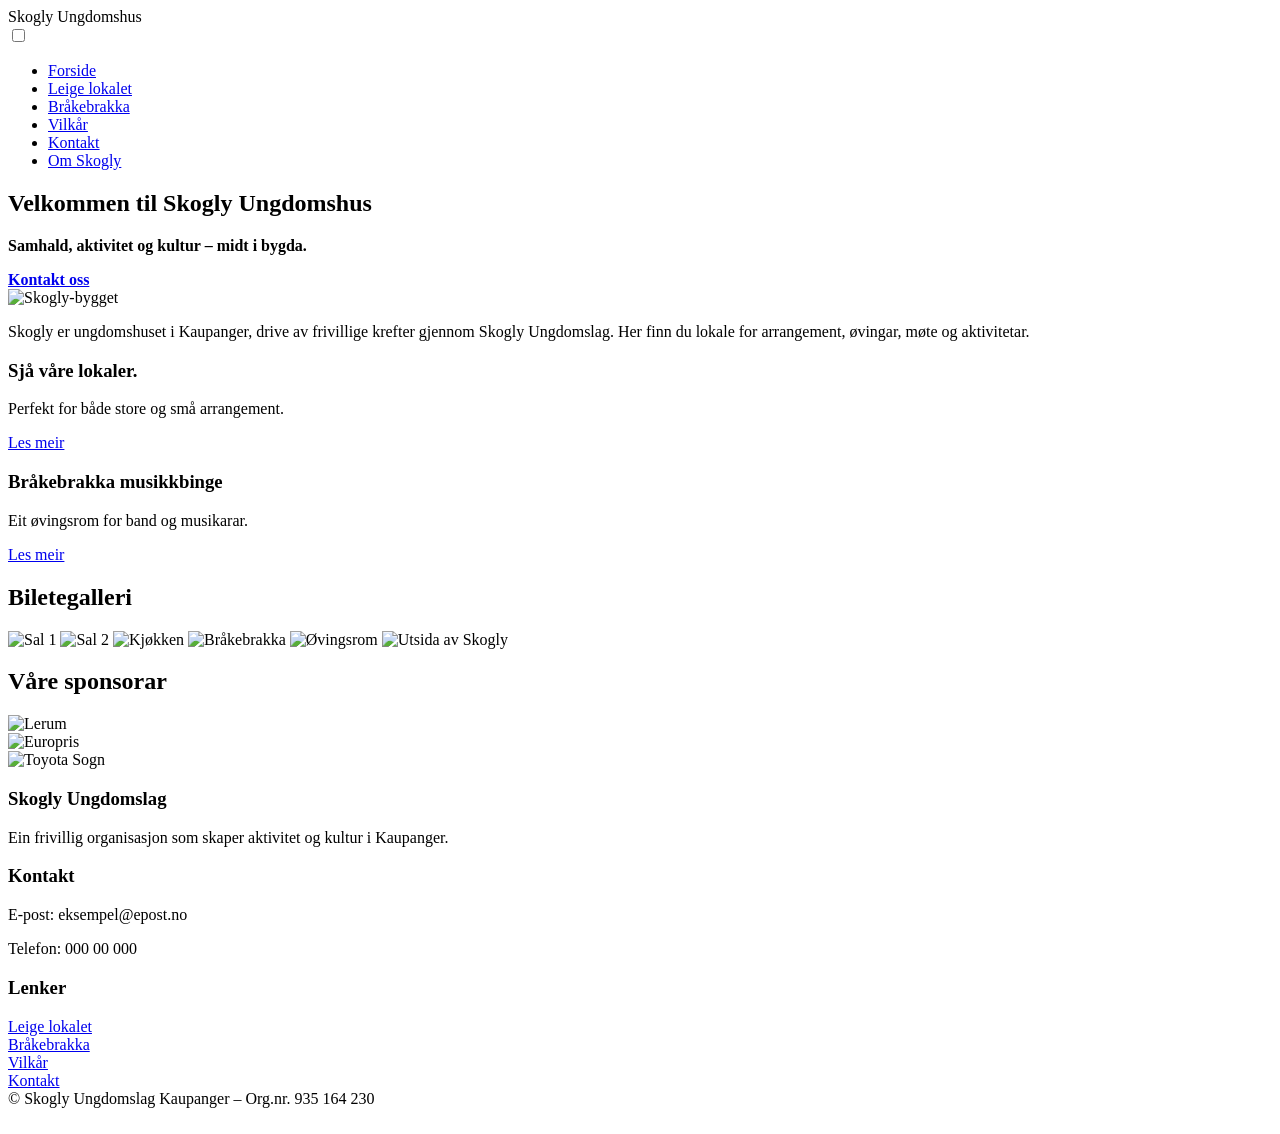
==== index.html @ 059e586b "Add initial HTML structure for Skogly Ungdomslag" ====
<!DOCTYPE html>
<html lang="nn">
<head>
    <meta charset="UTF-8">
    <meta name="viewport" content="width=device-width, initial-scale=1.0">
    <title>Skogly Ungdomslag Kaupanger</title>
    <link rel="stylesheet" href="style.css">
</head>

<nav class="topnav">
    <div class="logo">Skogly Ungdomshus</div>

    <input type="checkbox" id="menu-toggle">
    <label for="menu-toggle" class="hamburger">
        <span></span>
        <span></span>
        <span></span>
    </label>

    <ul class="nav-links">
        <li><a href="index.html">Forside</a></li>
        <li><a href="leige.html">Leige lokalet</a></li>
        <li><a href="brakebrakka.html">Bråkebrakka</a></li>
        <li><a href="vilkar.html">Vilkår</a></li>
        <li><a href="kontakt.html">Kontakt</a></li>
        <li><a href="om.html">Om Skogly</a></li>
    </ul>
</nav>

<body>

<!-- =============HERO-SEKSJON================ -->
<section class="hero">
    <div class="hero-content">
        <h1>Velkommen til Skogly Ungdomshus</h1>
        <p><b>Samhald, aktivitet og kultur – midt i bygda.</b></p>
        <a href="kontakt.html" class="hero-btn"><b>Kontakt oss</b></a>
    </div>

    <div class="hero-image">
        <img src="Bilder/Lokalet/Skogly_minimalistic1.png" alt="Skogly-bygget">
    </div>
</section>


<!-- ============================
     HOVUDINNHALD
     ============================ -->
<section>
    <p>Skogly er ungdomshuset i Kaupanger, drive av frivillige krefter gjennom Skogly Ungdomslag. Her finn du lokale for arrangement, øvingar, møte og aktivitetar.</p>

    <div class="card">
        <h3>Sjå våre lokaler.</h3>
        <p>Perfekt for både store og små arrangement.</p>
        <a href="leige.html" class="btn-primary">Les meir</a>
    </div>

    <div class="card">
        <h3>Bråkebrakka musikkbinge</h3>
        <p>Eit øvingsrom for band og musikarar.</p>
        <a href="brakebrakka.html" class="btn-primary">Les meir</a>
    </div>
</section>

<!-- ============================
     GALLERI
     ============================ -->
<section class="section-alt">
    <h2>Biletegalleri</h2>

    <div class="gallery-grid">
        <img src="Bilder/Lokalet/Skogly_oppgradert_lys.jpg" alt="Sal 1">
        <img src="Bilder/Musikk/Konsert1.jpg" alt="Sal 2">
        <img src="Bilder/Musikk/Scene_band1.jpg" alt="Kjøkken">
        <img src="Bilder/Musikk/Scene_band2.jpg" alt="Bråkebrakka">
        <img src="Bilder/Musikk/Scene_lys.jpg" alt="Øvingsrom">
        <img src="Bilder/Musikkbingen/Musikkbinge_interior.jpg" alt="Utsida av Skogly">
    </div>
</section>

<!-- ===============SPONSORAR================= -->
<section>
    <h2>Våre sponsorar</h2>

    <div class="sponsor-gallery">
        <div class="sponsor-item">
            <img src="Bilder/Sponsorar/Lerum_logo.svg" alt="Lerum">
        </div>
        <div class="sponsor-item">
            <img src="Bilder/Sponsorar/Europris_logo.png" alt="Europris">
        </div>
        <div class="sponsor-item">
            <img src="Bilder/Sponsorar/Toyota_sogn.jpg" alt="Toyota Sogn">
        </div>
    </div>
</section>
<!-- ========================================= -->

<!-- ============================
     FOOTER
     ============================ -->
<footer>
    <div class="footer-inner">

        <div class="footer-col">
            <h3>Skogly Ungdomslag</h3>
            <p>Ein frivillig organisasjon som skaper aktivitet og kultur i Kaupanger.</p>
        </div>

        <div class="footer-col">
            <h3>Kontakt</h3>
            <p>E‑post: eksempel@epost.no</p>
            <p>Telefon: 000 00 000</p>
        </div>

        <div class="footer-col">
            <h3>Lenker</h3>
            <a href="leige.html">Leige lokalet</a><br>
            <a href="brakebrakka.html">Bråkebrakka</a><br>
            <a href="vilkar.html">Vilkår</a><br>
            <a href="kontakt.html">Kontakt</a>
        </div>
    </div>
    
    <div class="footer-bottom">
        © Skogly Ungdomslag Kaupanger – Org.nr. 935 164 230
    </div>
</footer>

<!-- LIGHTBOX -->
<div class="lightbox-backdrop" id="lightbox">
    <img id="lightbox-img" src="" alt="">
</div>

<script>
document.querySelectorAll('.gallery-grid img').forEach(img => {
    img.addEventListener('click', () => {
        document.getElementById('lightbox-img').src = img.src;
        document.getElementById('lightbox').classList.add('active');
    });
});

document.getElementById('lightbox').addEventListener('click', () => {
    document.getElementById('lightbox').classList.remove('active');
});
</script>

</body>
</html>

<script>
const links = document.querySelectorAll('.topnav-links a');
const slider = document.createElement('div');
slider.classList.add('nav-slider');
document.querySelector('.topnav-links').appendChild(slider);

function moveSlider(el) {
    slider.style.width = el.offsetWidth + "px";
    slider.style.left = el.offsetLeft + "px";
}

links.forEach(link => {
    if (link.classList.contains('active')) {
        moveSlider(link);
    }
    link.addEventListener('mouseenter', () => moveSlider(link));
});

document.querySelector('.topnav-links').addEventListener('mouseleave', () => {
    const active = document.querySelector('.topnav-links a.active');
    moveSlider(active);
});
</script>
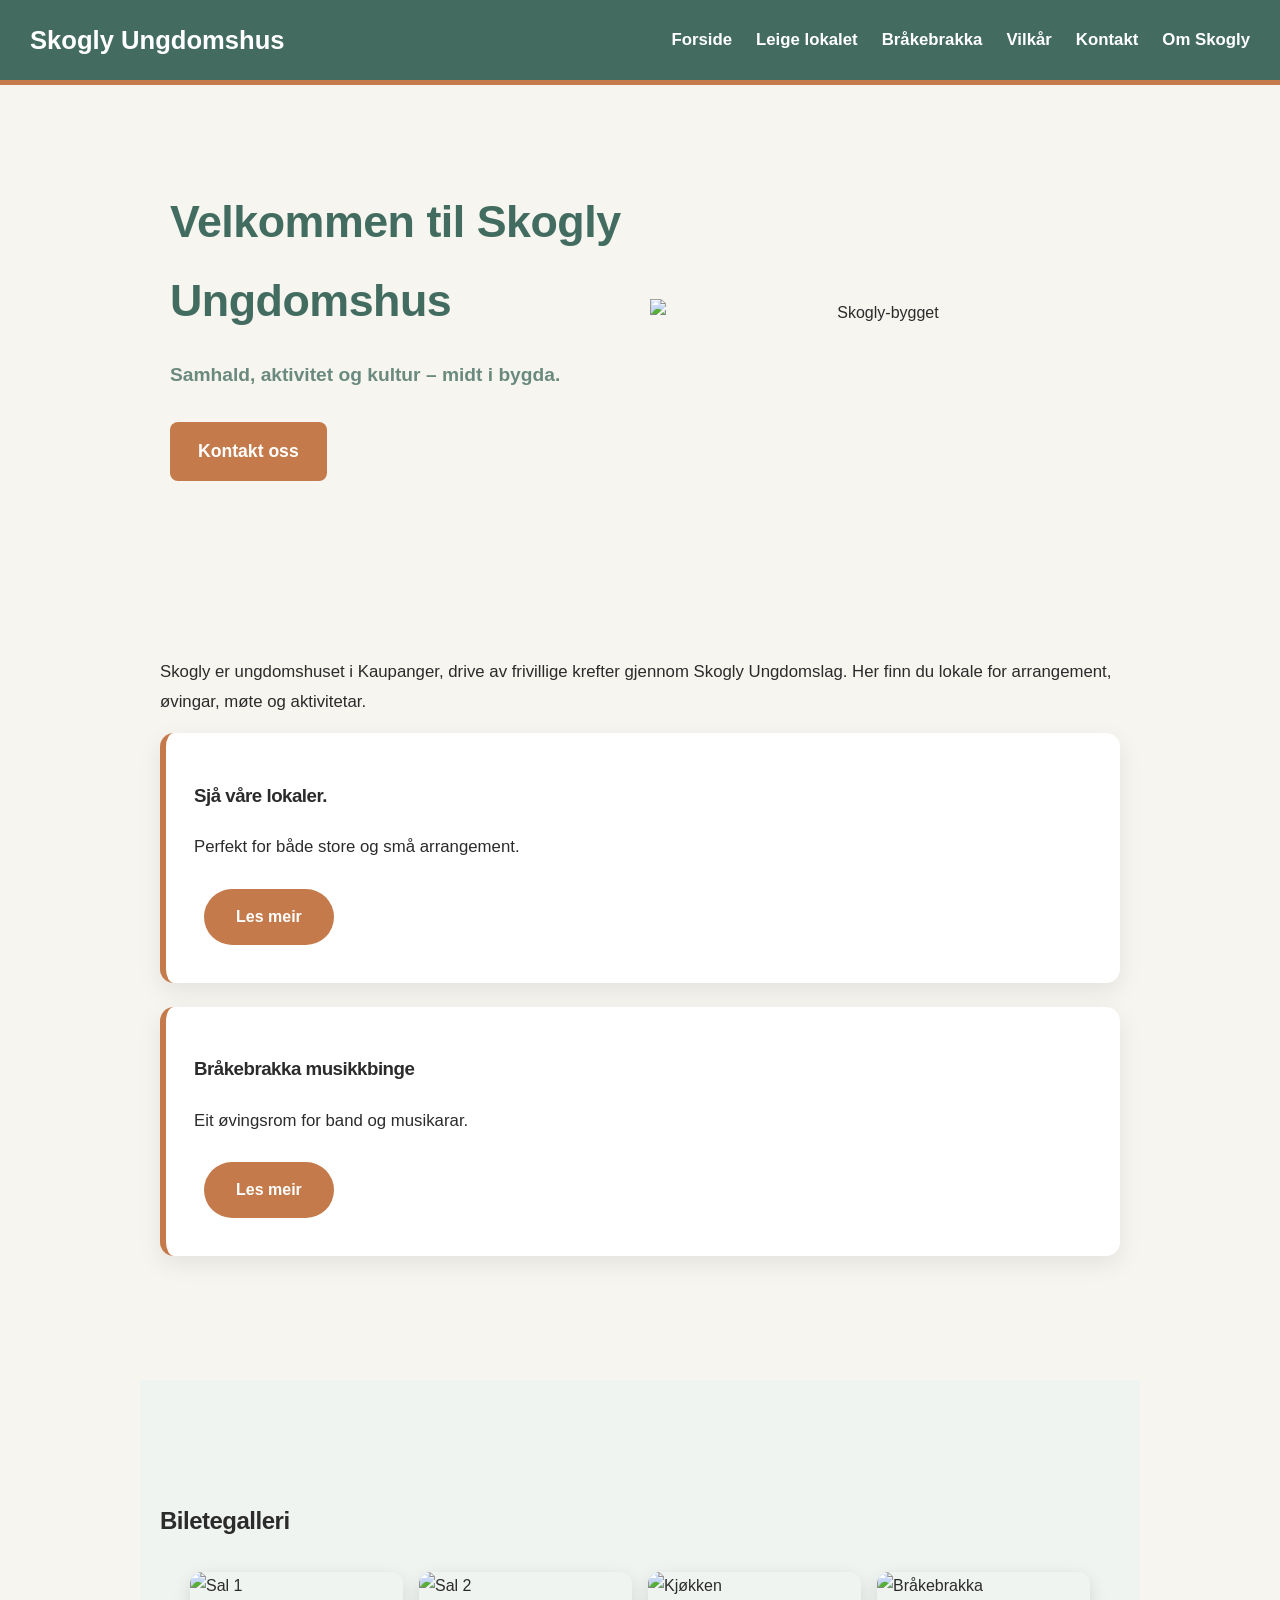
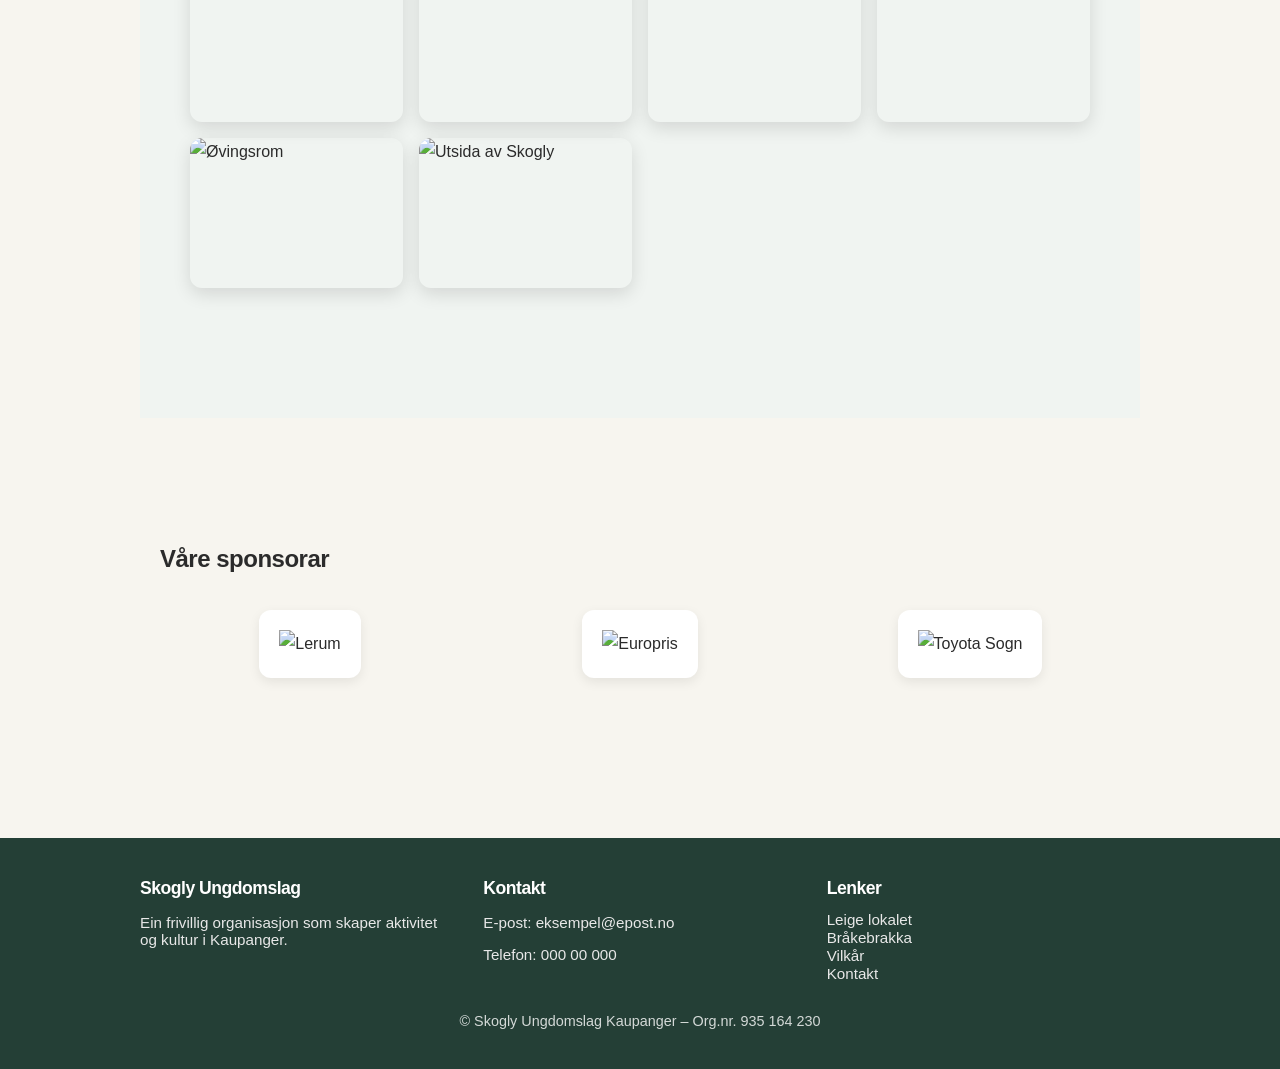
==== commit 4d372c5e: "Update image source path in index.html" ====
--- a/index.html
+++ b/index.html
@@ -38,7 +38,7 @@
     </div>
 
     <div class="hero-image">
-        <img src="Bilder/Lokalet/Skogly_minimalistic1.png" alt="Skogly-bygget">
+        <img src="Skogly_testside/Bilder/Lokalet/Skogly_minimalistic1.png" alt="Skogly-bygget">
     </div>
 </section>
 
--- a/style.css
+++ b/style.css
@@ -0,0 +1,517 @@
+/* =========================================
+   FARGEPALETT (Sogneskog + dark mode hooks)
+   ========================================= */
+:root {
+    --primary: #2F5D50;
+    --secondary: #A8C3A0;
+    --accent: #C47A4A;
+    --background: #F7F5EF;
+    --background-alt: #f0f4f1;
+    --text: #2B2B2B;
+    --footer-bg: #243f36;
+}
+
+/* Dark mode (legg class="dark" på <body>) */
+body.dark {
+    --background: #121212;
+    --background-alt: #1e1e1e;
+    --text: #f5f5f5;
+    --footer-bg: #0d0d0d;
+}
+
+/* =========================================
+   GLOBALT
+   ========================================= */
+*,
+*::before,
+*::after {
+    box-sizing: border-box;
+}
+
+body {
+    margin: 0;
+    font-family: 'Inter', sans-serif;
+    background: var(--background);
+    color: var(--text);
+}
+
+img {
+    max-width: 100%;
+    height: auto;
+    display: block;
+}
+
+a {
+    color: inherit;
+}
+
+section {
+    padding: 100px 20px;
+    max-width: 1000px;
+    margin: auto;
+    line-height: 1.75;
+}
+
+h1, h2, h3 {
+    font-family: 'Montserrat', sans-serif;
+    font-weight: 700;
+    letter-spacing: -0.5px;
+    margin-bottom: 20px;
+}
+
+p, li {
+    font-size: 1.05rem;
+}
+
+.section-alt {
+    background: var(--background-alt);
+}
+
+/* =========================================
+   HEADER + MOBILMENY
+   ========================================= */
+.header-wrapper {
+    position: sticky;
+    top: 0;
+    z-index: 1000;
+}
+
+.topnav {
+    display: flex;
+    justify-content: space-between;
+    align-items: center;
+    padding: 14px 30px;
+    background: rgba(47, 93, 80, 0.9);
+    backdrop-filter: blur(10px);
+    border-bottom: 5px solid var(--accent);
+    color: white;
+}
+
+.logo {
+    font-size: 1.6rem;
+    font-weight: 700;
+}
+
+.nav-links {
+    display: flex;
+    gap: 24px;
+    list-style: none;
+}
+
+.nav-links a {
+    color: white;
+    text-decoration: none;
+    font-weight: 600;
+    padding: 6px 0;
+    transition: color 0.2s ease;
+}
+
+.nav-links a:hover {
+    color: var(--accent);
+}
+
+#menu-toggle {
+    display: none;
+}
+
+.hamburger {
+    display: none;
+    flex-direction: column;
+    gap: 5px;
+    cursor: pointer;
+}
+
+.hamburger span {
+    width: 28px;
+    height: 3px;
+    background: white;
+    border-radius: 3px;
+    transition: 0.3s ease;
+}
+
+/* =========================================
+   HERO-SEKSJON
+   ========================================= */
+.hero {
+    display: flex;
+    flex-wrap: wrap;
+    align-items: center;
+    justify-content: space-between;
+    padding: 60px 30px;
+    background-color: var(--background);
+    gap: 20px;
+}
+
+.hero-content {
+    flex: 1;
+    min-width: 280px;
+}
+
+.hero-content h1 {
+    font-size: 2.8rem;
+    margin-bottom: 10px;
+    color: rgba(47, 93, 80, 0.9);
+}
+
+.hero-content p {
+    font-size: 1.2rem;
+    margin-bottom: 30px;
+    color: rgba(47, 93, 80, 0.7);
+}
+
+.hero-btn {
+    display: inline-block;
+    padding: 14px 28px;
+    background-color: var(--accent);
+    color: white;
+    border-radius: 8px;
+    text-decoration: none;
+    font-size: 1.1rem;
+    transition: background 0.3s ease;
+}
+
+.hero-btn:hover {
+    background-color: #d48d5f;
+}
+
+.hero-image {
+    flex: 1;
+    min-width: 280px;
+    text-align: center;
+}
+
+.hero-image img {
+    width: 100%;
+    max-width: 600px;
+    height: auto;
+}
+
+/* =========================================
+   UNDERSIDE-HEADER
+   ========================================= */
+.subpage-header {
+    background: var(--secondary);
+    padding: 40px 20px;
+    text-align: center;
+    color: var(--text);
+    border-bottom: 4px solid var(--accent);
+}
+
+/* =========================================
+   KNAPPAR
+   ========================================= */
+.btn-primary, .btn-secondary {
+    padding: 14px 32px;
+    border-radius: 50px;
+    font-weight: 600;
+    text-decoration: none;
+    display: inline-block;
+    margin: 10px;
+    transition: all 0.25s ease;
+}
+
+.btn-primary {
+    background: var(--accent);
+    color: white;
+}
+
+.btn-primary:hover {
+    background: #d48d5f;
+    transform: translateY(-2px);
+}
+
+.btn-secondary {
+    background: var(--secondary);
+    color: var(--text);
+}
+
+.btn-secondary:hover {
+    background: #b7d0b0;
+    transform: translateY(-2px);
+}
+
+/* =========================================
+   KORTDESIGN
+   ========================================= */
+.card, .contact-card {
+    background: #ffffff;
+    padding: 28px;
+    border-radius: 14px;
+    box-shadow: 0 8px 24px rgba(0,0,0,0.08);
+    border-left: 6px solid var(--accent);
+    margin-bottom: 24px;
+    transition: transform 0.2s ease, box-shadow 0.2s ease;
+}
+
+.card:hover, .contact-card:hover {
+    transform: translateY(-4px);
+    box-shadow: 0 12px 28px rgba(0,0,0,0.12);
+}
+
+/* =========================================
+   GALLERI
+   ========================================= */
+.gallery-grid {
+    max-width: 900px;
+    margin: 30px auto;
+    display: grid;
+    grid-template-columns: repeat(auto-fit, minmax(180px, 1fr));
+    gap: 16px;
+}
+
+.gallery-grid img {
+    width: 100%;
+    height: 150px;
+    object-fit: cover;
+    border-radius: 12px;
+    box-shadow: 0 6px 18px rgba(0,0,0,0.12);
+    transition: transform 0.25s ease, box-shadow 0.25s ease;
+}
+
+.gallery-grid img:hover {
+    transform: scale(1.03);
+    box-shadow: 0 10px 24px rgba(0,0,0,0.18);
+}
+
+/* =========================================
+   LIGHTBOX
+   ========================================= */
+.lightbox-backdrop {
+    position: fixed;
+    inset: 0;
+    background: rgba(0,0,0,0.8);
+    display: none;
+    align-items: center;
+    justify-content: center;
+    z-index: 2000;
+}
+
+.lightbox-backdrop.active {
+    display: flex;
+}
+
+.lightbox-backdrop img {
+    max-width: 90%;
+    max-height: 90%;
+    border-radius: 12px;
+    box-shadow: 0 10px 30px rgba(0,0,0,0.5);
+}
+
+/* =========================================
+   FOOTER
+   ========================================= */
+footer {
+    background: var(--footer-bg);
+    color: white;
+    padding: 40px 20px;
+    margin-top: 60px;
+}
+
+.footer-inner {
+    max-width: 1000px;
+    margin: auto;
+    display: grid;
+    grid-template-columns: repeat(auto-fit, minmax(220px, 1fr));
+    gap: 30px;
+}
+
+.footer-col h3 {
+    margin-top: 0;
+    margin-bottom: 12px;
+    font-size: 1.1rem;
+}
+
+.footer-col p,
+.footer-col a {
+    font-size: 0.95rem;
+    color: #e8e8e8;
+    text-decoration: none;
+}
+
+.footer-bottom {
+    text-align: center;
+    margin-top: 30px;
+    font-size: 0.9rem;
+    opacity: 0.8;
+}
+
+/* =========================================
+   RESPONSIVITET
+   ========================================= */
+@media (max-width: 800px) {
+
+    .hamburger {
+        display: flex;
+    }
+
+    .nav-links {
+        position: absolute;
+        top: 70px;
+        right: 20px;
+        background: rgba(47, 93, 80, 0.95);
+        flex-direction: column;
+        gap: 20px;
+        padding: 20px 30px;
+        border-radius: 12px;
+        display: none;
+    }
+
+    #menu-toggle:checked + .hamburger + .nav-links {
+        display: flex;
+    }
+
+    #menu-toggle:checked + .hamburger span:nth-child(1) {
+        transform: rotate(45deg) translateY(8px);
+    }
+
+    #menu-toggle:checked + .hamburger span:nth-child(2) {
+        opacity: 0;
+    }
+
+    #menu-toggle:checked + .hamburger span:nth-child(3) {
+        transform: rotate(-45deg) translateY(-8px);
+    }
+}
+
+@media (max-width: 600px) {
+    section {
+        padding: 30px 16px;
+    }
+
+    .hero {
+        padding: 120px 16px;
+        text-align: center;
+    }
+
+    .hero-image img {
+        max-width: 100%;
+        margin: 0 auto;
+    }
+
+    .form-row {
+        flex-direction: column;
+    }
+}
+
+/* =========================================
+   AKTUELT / NYHENDSFLISER
+   ========================================= */
+.news-section {
+    max-width: 900px;
+    margin: 40px auto;
+    padding: 0 20px;
+    display: flex;
+    flex-direction: column;
+    gap: 30px;
+}
+
+.news-card {
+    background: #ffffff;
+    border-radius: 14px;
+    box-shadow: 0 6px 18px rgba(0,0,0,0.08);
+    overflow: hidden;
+    display: flex;
+    flex-direction: row;
+    gap: 0;
+}
+
+.news-card img {
+    width: 250px;
+    height: 250px;
+    object-fit: cover;
+}
+
+.news-content {
+    padding: 20px;
+    flex: 1;
+}
+
+.news-content h2 {
+    margin-top: 0;
+    font-size: 1.6rem;
+}
+
+.news-date {
+    font-size: 0.9rem;
+    color: #777;
+    margin-bottom: 10px;
+}
+
+/* Mobiltilpassing for Aktuelt */
+@media (max-width: 700px) {
+    .news-card {
+        flex-direction: column;
+    }
+
+    .news-card img {
+        width: 100%;
+        height: 200px;
+    }
+}
+
+
+.sponsor-gallery {
+    display: grid;
+    grid-template-columns: repeat(auto-fit, minmax(160px, 1fr));
+    gap: 30px;
+    align-items: center;
+    justify-items: center;
+    margin-top: 30px;
+}
+
+.sponsor-item {
+    padding: 20px;
+    background: white;
+    border-radius: 12px;
+    box-shadow: 0 4px 12px rgba(0,0,0,0.08);
+    display: flex;
+    align-items: center;
+    justify-content: center;
+}
+
+.sponsor-item img {
+    max-height: 60px;       /* Juster høgda her */
+    width: auto;            /* Viktig: beheld proporsjonar */
+    object-fit: contain;    /* Sikrar at logoen ikkje blir kutta */
+}
+
+.staff-card {
+    display: flex;
+    align-items: center;
+    gap: 20px;
+    background: #ffffff;
+    padding: 20px;
+    border-radius: 14px;
+    box-shadow: 0 6px 18px rgba(0,0,0,0.08);
+    margin-bottom: 24px;
+}
+
+.staff-card img {
+    width: 120px;
+    height: 120px;
+    object-fit: cover;
+    border-radius: 12px;
+    box-shadow: 0 4px 12px rgba(0,0,0,0.1);
+}
+
+.staff-info h3 {
+    margin: 0 0 6px 0;
+}
+
+.staff-info p {
+    margin: 4px 0;
+    font-size: 1.05rem;
+}
+
+/* Mobilvisning */
+@media (max-width: 600px) {
+    .staff-card {
+        flex-direction: column;
+        text-align: center;
+    }
+
+    .staff-card img {
+        width: 150px;
+        height: 150px;
+    }
+}
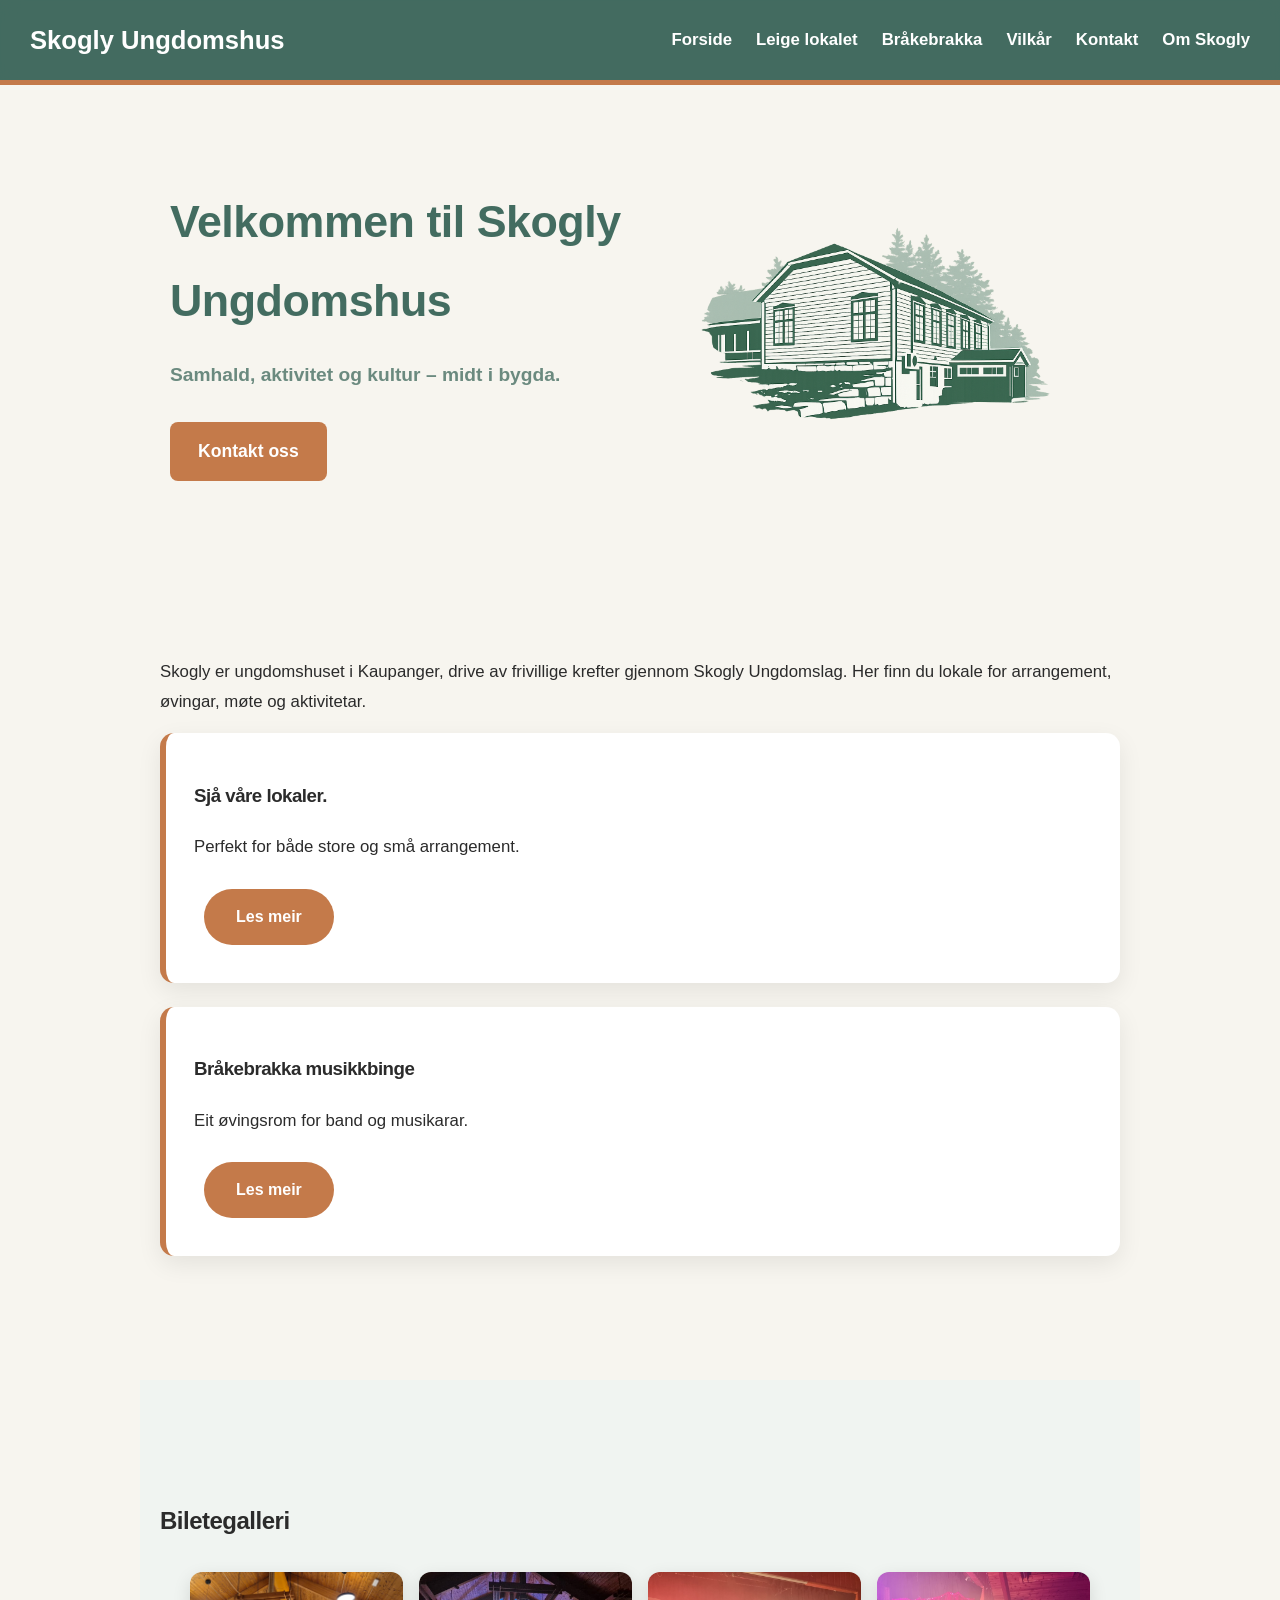
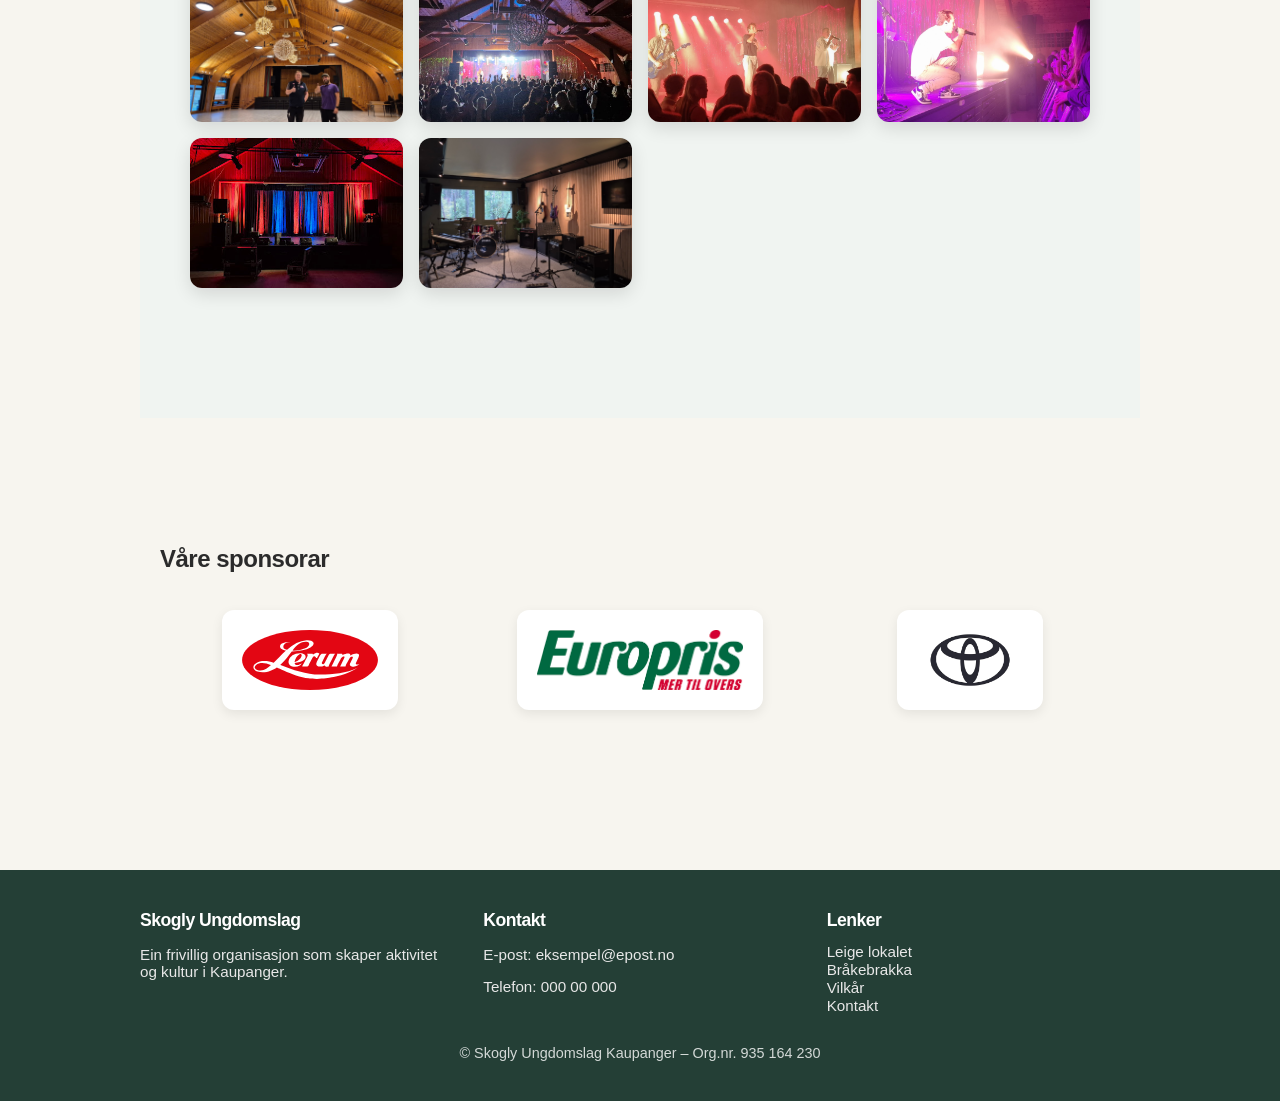
==== commit 448486e2: "Update image paths to absolute URLs in index.html" ====
--- a/index.html
+++ b/index.html
@@ -38,7 +38,7 @@
     </div>
 
     <div class="hero-image">
-        <img src="Skogly_testside/Bilder/Lokalet/Skogly_minimalistic1.png" alt="Skogly-bygget">
+        <img src="/Bilder/Lokalet/Skogly_minimalistic1.png" alt="Skogly-bygget">
     </div>
 </section>
 
@@ -69,12 +69,12 @@
     <h2>Biletegalleri</h2>
 
     <div class="gallery-grid">
-        <img src="Bilder/Lokalet/Skogly_oppgradert_lys.jpg" alt="Sal 1">
-        <img src="Bilder/Musikk/Konsert1.jpg" alt="Sal 2">
-        <img src="Bilder/Musikk/Scene_band1.jpg" alt="Kjøkken">
-        <img src="Bilder/Musikk/Scene_band2.jpg" alt="Bråkebrakka">
-        <img src="Bilder/Musikk/Scene_lys.jpg" alt="Øvingsrom">
-        <img src="Bilder/Musikkbingen/Musikkbinge_interior.jpg" alt="Utsida av Skogly">
+        <img src="/Bilder/Lokalet/Skogly_oppgradert_lys.jpg" alt="Sal 1">
+        <img src="/Bilder/Musikk/Konsert1.jpg" alt="Sal 2">
+        <img src="/Bilder/Musikk/Scene_band1.jpg" alt="Kjøkken">
+        <img src="/Bilder/Musikk/Scene_band2.jpg" alt="Bråkebrakka">
+        <img src="/Bilder/Musikk/Scene_lys.jpg" alt="Øvingsrom">
+        <img src="/Bilder/Musikkbingen/Musikkbinge_interior.jpg" alt="Utsida av Skogly">
     </div>
 </section>
 
@@ -84,13 +84,13 @@
 
     <div class="sponsor-gallery">
         <div class="sponsor-item">
-            <img src="Bilder/Sponsorar/Lerum_logo.svg" alt="Lerum">
+            <img src="/Bilder/Sponsorar/Lerum_logo.svg" alt="Lerum">
         </div>
         <div class="sponsor-item">
-            <img src="Bilder/Sponsorar/Europris_logo.png" alt="Europris">
+            <img src="/Bilder/Sponsorar/Europris_logo.png" alt="Europris">
         </div>
         <div class="sponsor-item">
-            <img src="Bilder/Sponsorar/Toyota_sogn.jpg" alt="Toyota Sogn">
+            <img src="/Bilder/Sponsorar/Toyota_sogn.jpg" alt="Toyota Sogn">
         </div>
     </div>
 </section>
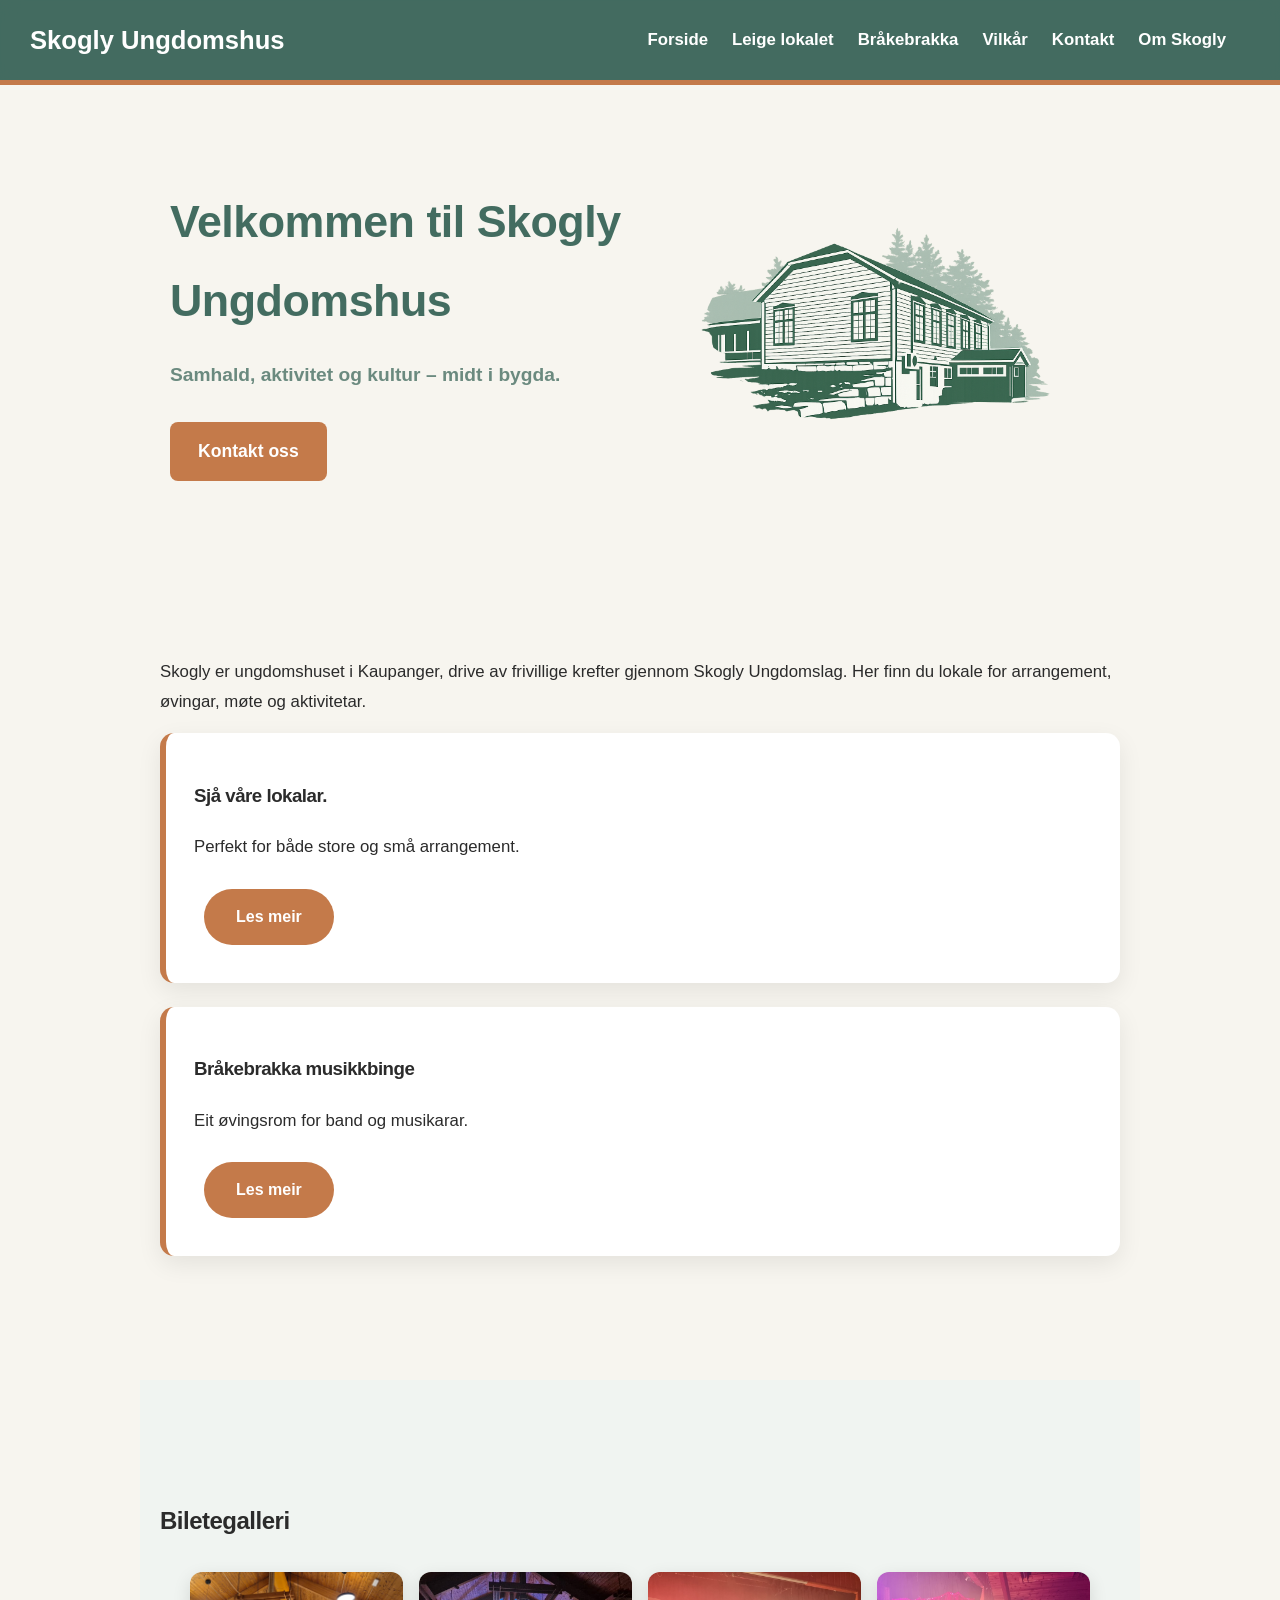
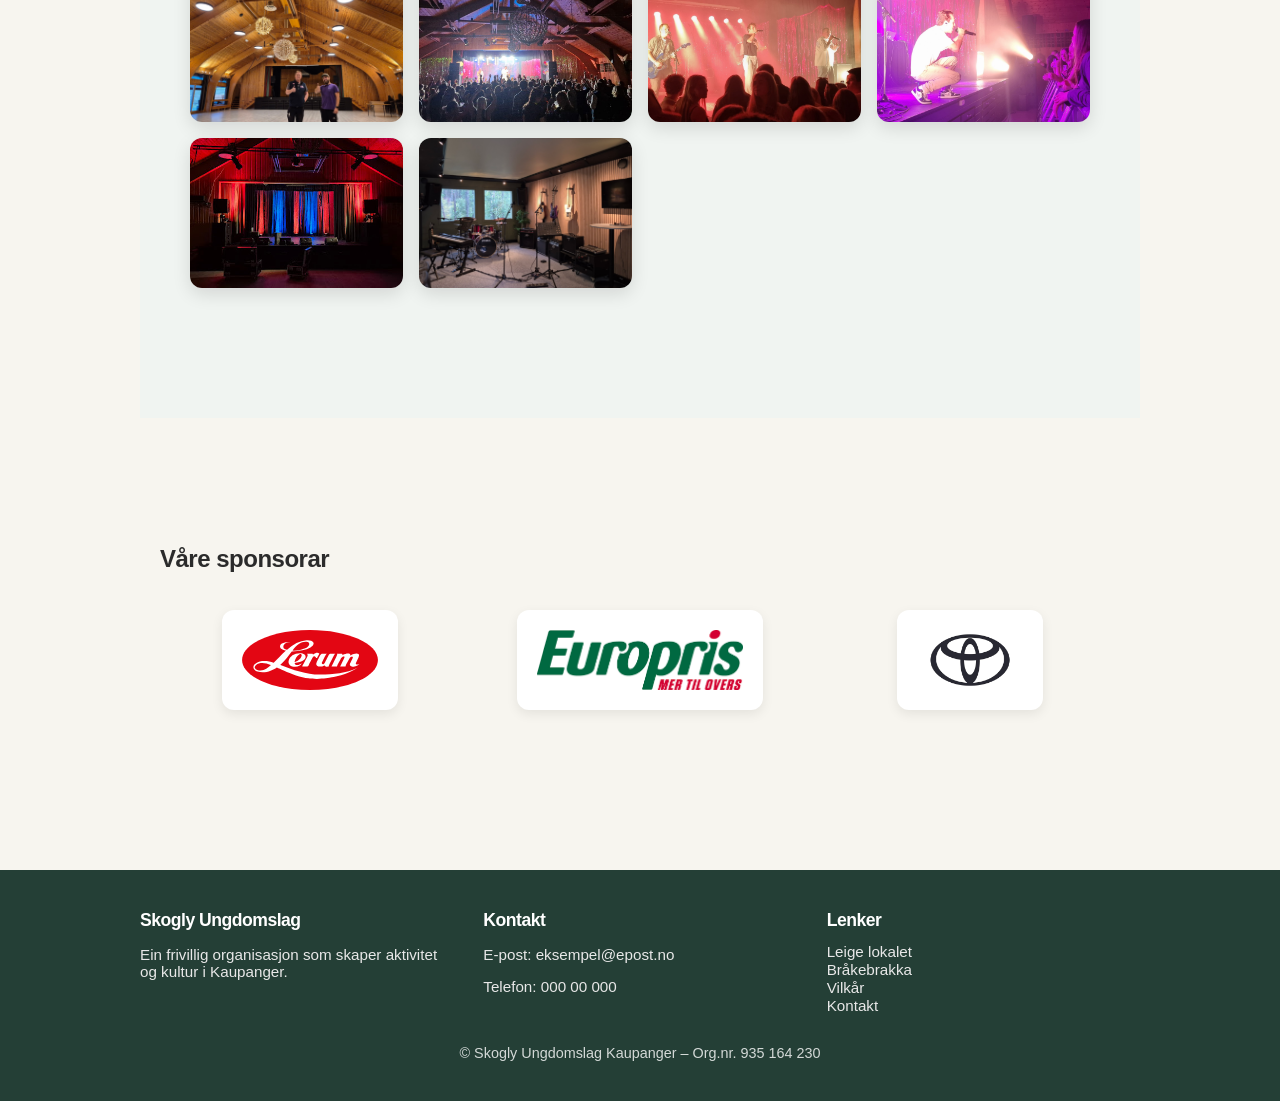
==== commit 724ab424: "Update index.html with new content" ====
--- a/index.html
+++ b/index.html
@@ -7,6 +7,7 @@
     <link rel="stylesheet" href="style.css">
 </head>
 
+<body>
 <nav class="topnav">
     <div class="logo">Skogly Ungdomshus</div>
 
@@ -18,16 +19,14 @@
     </label>
 
     <ul class="nav-links">
-        <li><a href="index.html">Forside</a></li>
-        <li><a href="leige.html">Leige lokalet</a></li>
-        <li><a href="brakebrakka.html">Bråkebrakka</a></li>
-        <li><a href="vilkar.html">Vilkår</a></li>
-        <li><a href="kontakt.html">Kontakt</a></li>
-        <li><a href="om.html">Om Skogly</a></li>
+        <li><a href="/index.html">Forside</a></li>
+        <li><a href="/leige.html">Leige lokalet</a></li>
+        <li><a href="/brakebrakka.html">Bråkebrakka</a></li>
+        <li><a href="/vilkar.html">Vilkår</a></li>
+        <li><a href="/kontakt.html">Kontakt</a></li>
+        <li><a href="/om.html">Om Skogly</a></li>
     </ul>
 </nav>
-
-<body>
 
 <!-- =============HERO-SEKSJON================ -->
 <section class="hero">
@@ -50,7 +49,7 @@
     <p>Skogly er ungdomshuset i Kaupanger, drive av frivillige krefter gjennom Skogly Ungdomslag. Her finn du lokale for arrangement, øvingar, møte og aktivitetar.</p>
 
     <div class="card">
-        <h3>Sjå våre lokaler.</h3>
+        <h3>Sjå våre lokalar.</h3>
         <p>Perfekt for både store og små arrangement.</p>
         <a href="leige.html" class="btn-primary">Les meir</a>
     </div>
@@ -145,14 +144,11 @@
 });
 </script>
 
-</body>
-</html>
-
 <script>
-const links = document.querySelectorAll('.topnav-links a');
+const links = document.querySelectorAll('.nav-links a');
 const slider = document.createElement('div');
 slider.classList.add('nav-slider');
-document.querySelector('.topnav-links').appendChild(slider);
+document.querySelector('.nav-links').appendChild(slider);
 
 function moveSlider(el) {
     slider.style.width = el.offsetWidth + "px";
@@ -166,8 +162,11 @@
     link.addEventListener('mouseenter', () => moveSlider(link));
 });
 
-document.querySelector('.topnav-links').addEventListener('mouseleave', () => {
-    const active = document.querySelector('.topnav-links a.active');
+document.querySelector('.nav-links').addEventListener('mouseleave', () => {
+    const active = document.querySelector('.nav-links a.active');
     moveSlider(active);
 });
 </script>
+
+</body>
+</html>
